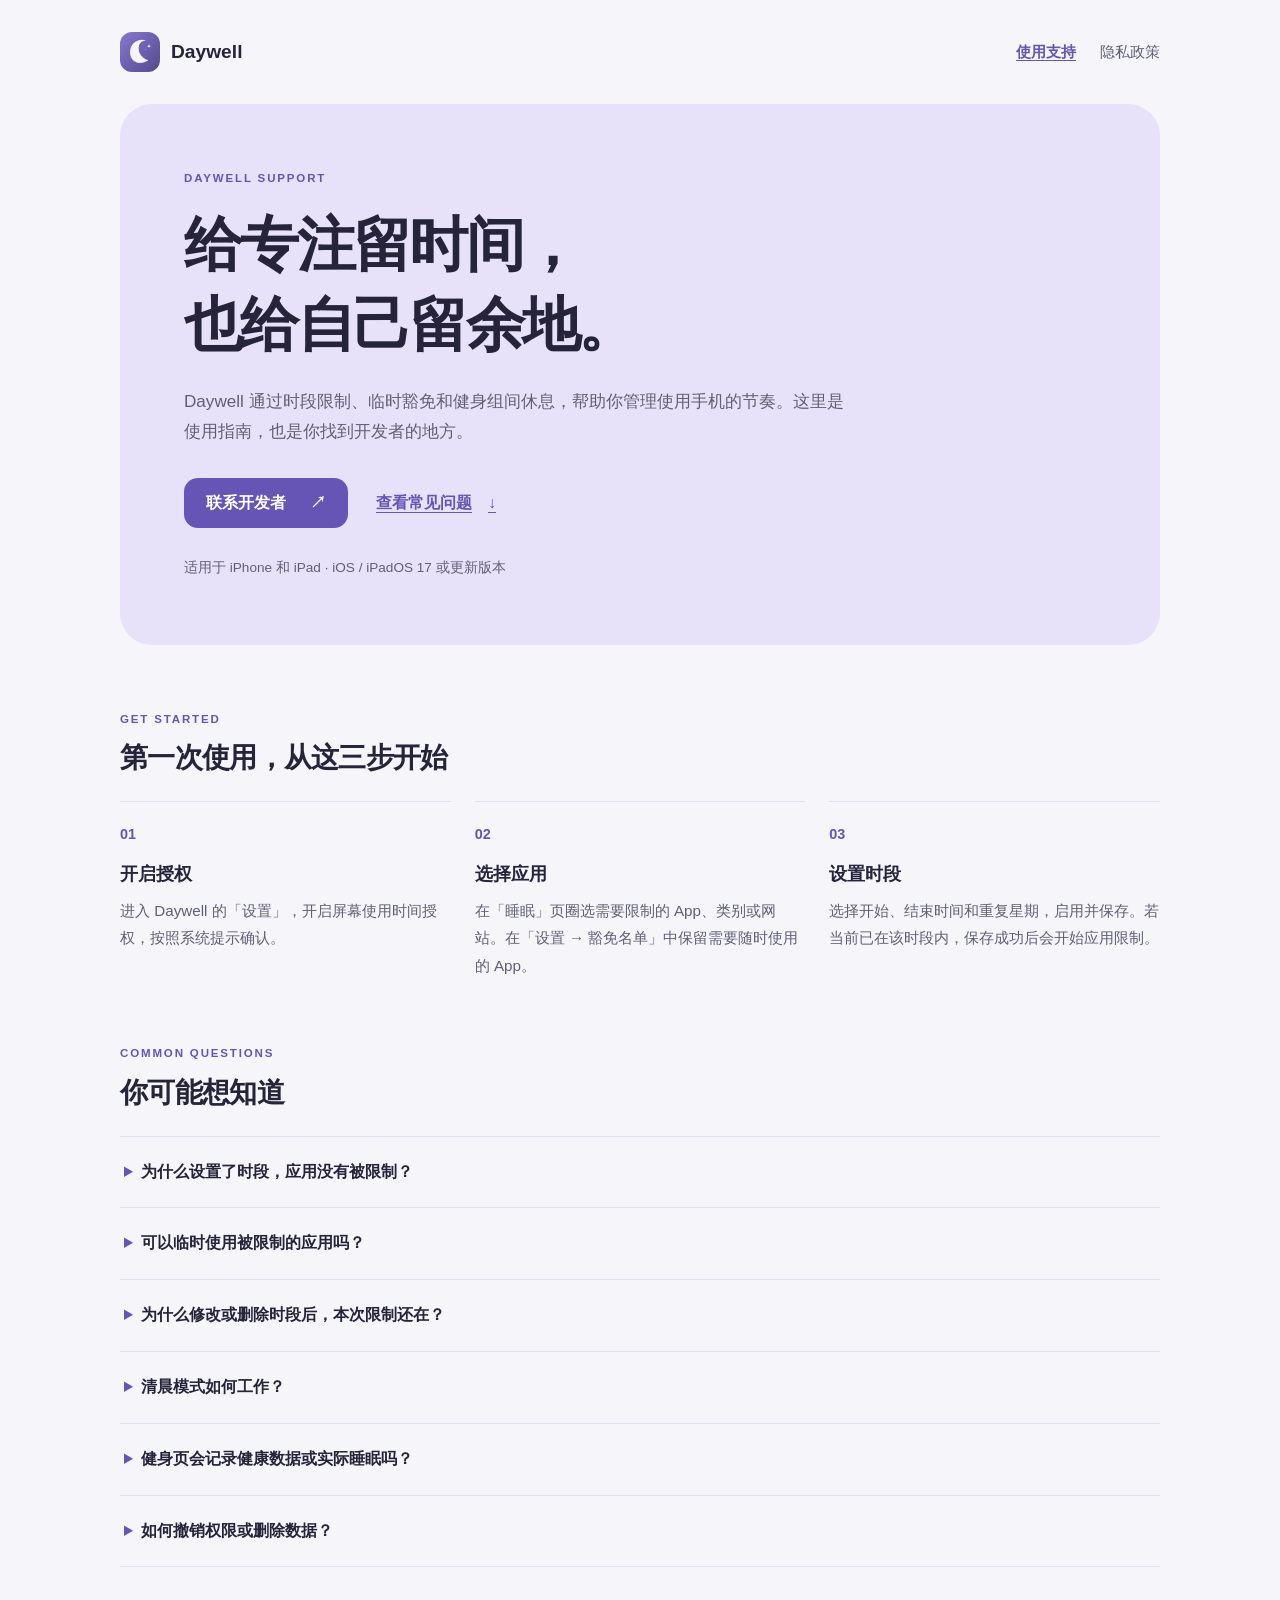
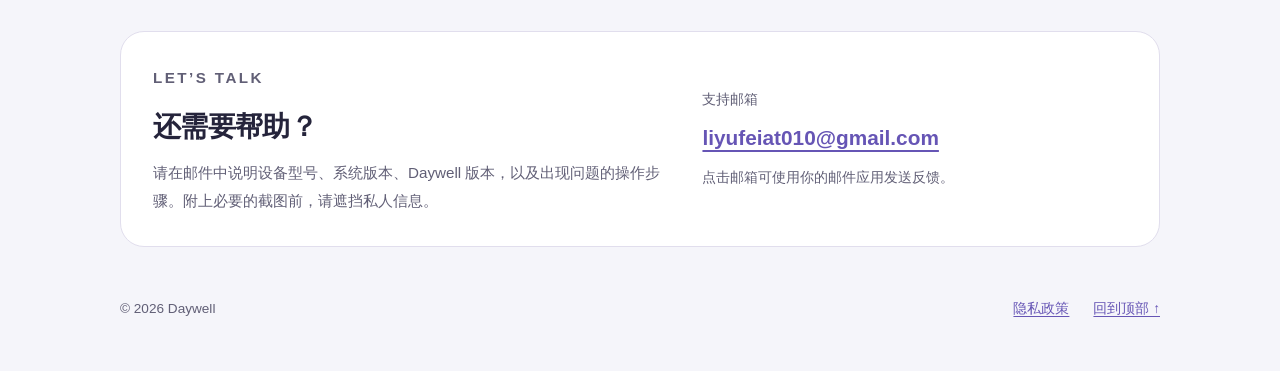
==== website/index.html @ f494a237 "feat(website): add Daywell support and privacy pages Add static support and privacy pages with share" ====
<!doctype html>
<html lang="zh-CN">
  <head>
    <meta charset="utf-8">
    <meta name="viewport" content="width=device-width, initial-scale=1">
    <meta name="color-scheme" content="light dark">
    <meta name="description" content="Daywell 使用支持：了解时段锁定、屏幕使用时间授权、临时豁免与健身组间休息，或联系开发者获取帮助。">
    <title>使用支持 · Daywell</title>
    <link rel="icon" href="assets/app-icon.png" type="image/png">
    <link rel="stylesheet" href="styles.css">
  </head>
  <body>
    <a class="skip-link" href="#main">跳到正文</a>
    <header class="site-header shell">
      <a class="brand" href="./" aria-label="Daywell 使用支持首页">
        <img src="assets/app-icon.png" width="40" height="40" alt="">
        <span>Daywell</span>
      </a>
      <nav aria-label="主导航">
        <a href="./" aria-current="page">使用支持</a>
        <a href="privacy.html">隐私政策</a>
      </nav>
    </header>

    <main id="main" class="shell">
      <section class="hero" aria-labelledby="page-title">
        <p class="eyebrow">DAYWELL SUPPORT</p>
        <h1 id="page-title">给专注留时间，<br>也给自己留余地。</h1>
        <p class="intro">Daywell 通过时段限制、临时豁免和健身组间休息，帮助你管理使用手机的节奏。这里是使用指南，也是你找到开发者的地方。</p>
        <div class="hero-actions">
          <a class="button" href="mailto:liyufeiat010@gmail.com?subject=Daywell%20Support">联系开发者 <span aria-hidden="true">↗</span></a>
          <a class="text-link" href="#questions">查看常见问题 <span aria-hidden="true">↓</span></a>
        </div>
        <p class="hero-note">适用于 iPhone 和 iPad · iOS / iPadOS 17 或更新版本</p>
      </section>

      <section class="section" aria-labelledby="start-title">
        <div class="section-heading">
          <p class="eyebrow">GET STARTED</p>
          <h2 id="start-title">第一次使用，从这三步开始</h2>
        </div>
        <ol class="steps">
          <li>
            <span class="step-number" aria-hidden="true">01</span>
            <h3>开启授权</h3>
            <p>进入 Daywell 的「设置」，开启屏幕使用时间授权，按照系统提示确认。</p>
          </li>
          <li>
            <span class="step-number" aria-hidden="true">02</span>
            <h3>选择应用</h3>
            <p>在「睡眠」页圈选需要限制的 App、类别或网站。在「设置 → 豁免名单」中保留需要随时使用的 App。</p>
          </li>
          <li>
            <span class="step-number" aria-hidden="true">03</span>
            <h3>设置时段</h3>
            <p>选择开始、结束时间和重复星期，启用并保存。若当前已在该时段内，保存成功后会开始应用限制。</p>
          </li>
        </ol>
      </section>

      <section id="questions" class="section" aria-labelledby="questions-title">
        <div class="section-heading">
          <p class="eyebrow">COMMON QUESTIONS</p>
          <h2 id="questions-title">你可能想知道</h2>
        </div>
        <div class="faq">
          <details>
            <summary>为什么设置了时段，应用没有被限制？</summary>
            <div class="answer">
              <p>请先确认 Daywell 显示「已授权」，已圈选需要限制的应用，时段开关已开启，并且当前时间与重复星期匹配。跨午夜的时段归属开始当天的星期。</p>
              <p>豁免名单中的 App 和正在临时豁免的时段不会按普通睡眠规则锁定。如果页面显示同步或监测错误，先点击重试；曾撤销授权的用户可能需要重新圈选应用。</p>
            </div>
          </details>
          <details>
            <summary>可以临时使用被限制的应用吗？</summary>
            <div class="answer">
              <p>有剩余次数时，可在 Daywell 或系统限制页点击「临时豁免」。时长按当前时段的规则计算，到期后恢复限制，时段结束时豁免也随之结束。</p>
              <p>次数用完后按钮会隐藏。健身组间休息结束后的锁定需要通过继续完成训练解除，不使用睡眠时段的临时豁免。</p>
            </div>
          </details>
          <details>
            <summary>为什么修改或删除时段后，本次限制还在？</summary>
            <div class="answer">
              <p>已经开始的时段会保留原定结束时间和豁免规则。编辑或删除影响后续重复，不会直接终止本轮限制。</p>
              <p>需要结束当前时段时，可关闭该时段开关，并按提示输入页面显示的验证码。验证码用于确认这次操作。</p>
            </div>
          </details>
          <details>
            <summary>清晨模式如何工作？</summary>
            <div class="answer">
              <p>在睡眠时段中开启清晨模式后，睡眠结束会开始累计圈选应用的使用时间；达到设定额度后，进入一次清晨锁定。在「睡眠 → 右上角设置」中调整可用时长和锁定时长。</p>
            </div>
          </details>
          <details>
            <summary>健身页会记录健康数据或实际睡眠吗？</summary>
            <div class="answer">
              <p>健身页由你手动记录完成的组数，并提供组间休息计时。Daywell 不读取 Apple 健康数据，也不测量实际睡眠时长。应用设置与训练进度保存在设备上。</p>
            </div>
          </details>
          <details>
            <summary>如何撤销权限或删除数据？</summary>
            <div class="answer">
              <p>可在系统「设置 → 屏幕使用时间」中找到有权访问屏幕使用时间的 App，撤销 Daywell 的授权；具体菜单名称随系统版本可能不同。</p>
              <p>删除 App 及其数据可移除本机的应用数据；「卸载 App」可能保留文稿与数据。设备备份中的副本需要通过 Apple 的备份管理功能处理。更多说明见<a href="privacy.html#retention">数据保留与删除</a>。</p>
            </div>
          </details>
        </div>
      </section>

      <section class="contact section" aria-labelledby="contact-title">
        <div>
          <p class="eyebrow">LET’S TALK</p>
          <h2 id="contact-title">还需要帮助？</h2>
          <p>请在邮件中说明设备型号、系统版本、Daywell 版本，以及出现问题的操作步骤。附上必要的截图前，请遮挡私人信息。</p>
        </div>
        <div class="contact-address">
          <span>支持邮箱</span>
          <a href="mailto:liyufeiat010@gmail.com?subject=Daywell%20Support">liyufeiat010@gmail.com</a>
          <p>点击邮箱可使用你的邮件应用发送反馈。</p>
        </div>
      </section>
    </main>

    <footer class="site-footer shell">
      <p>© 2026 Daywell</p>
      <a href="privacy.html">隐私政策</a>
      <a href="#main">回到顶部 ↑</a>
    </footer>
  </body>
</html>
---- website/styles.css ----
:root {
  color-scheme: light dark;
  --background: #f5f5fa;
  --surface: #fff;
  --text: #25243b;
  --muted: #615f76;
  --border: #e1deed;
  --accent: #6655b5;
  --accent-text: #fff;
  --soft: #eeebfa;
  --hero: #e8e1fa;
}

* { box-sizing: border-box; }
html { scroll-padding-top: 2rem; }
body {
  margin: 0;
  background: var(--background);
  color: var(--text);
  font-family: -apple-system, BlinkMacSystemFont, "Segoe UI", "PingFang SC", "Microsoft YaHei", sans-serif;
  font-size: 1rem;
  line-height: 1.8;
  -webkit-text-size-adjust: 100%;
}
a { color: var(--accent); text-underline-offset: 0.22em; overflow-wrap: anywhere; }
a:hover { text-decoration-thickness: 2px; }
a:focus-visible, summary:focus-visible { outline: 3px solid var(--accent); outline-offset: 5px; border-radius: 5px; }
img { max-width: 100%; height: auto; }
h1, h2, h3, p { margin: 0; }
h1, h2, h3 { line-height: 1.35; text-wrap: balance; }
h1 { font-size: clamp(2.1rem, 5.2vw, 3.7rem); font-weight: 750; letter-spacing: -0.045em; }
h2 { font-size: clamp(1.35rem, 3vw, 1.75rem); letter-spacing: -0.025em; }
h3 { font-size: 1.15rem; }
.shell { width: min(100% - 48px, 1040px); margin-inline: auto; }
.skip-link { position: absolute; top: 8px; left: 16px; padding: 8px 16px; background: var(--surface); transform: translateY(-150%); z-index: 1; }
.skip-link:focus { transform: translateY(0); }
.site-header { min-height: 104px; display: flex; align-items: center; justify-content: space-between; gap: 24px; }
.brand { display: inline-flex; align-items: center; gap: 11px; color: var(--text); font-size: 1.2rem; font-weight: 750; text-decoration: none; }
.brand img { width: 40px; height: 40px; border-radius: 12px; }
nav { display: flex; flex-wrap: wrap; gap: 8px 24px; }
nav a { display: inline-flex; align-items: center; min-height: 44px; color: var(--muted); font-size: 0.95rem; text-decoration: none; }
nav a[aria-current="page"] { color: var(--accent); font-weight: 650; text-decoration: underline; }
.hero { padding: clamp(32px, 6vw, 64px); background: var(--hero); border-radius: 32px; }
.eyebrow { margin-bottom: 16px; color: var(--accent); font-size: 0.72rem; letter-spacing: 0.16em; font-weight: 750; }
.intro { max-width: 660px; margin-top: 22px; color: var(--muted); font-size: 1.07rem; }
.hero-actions { display: flex; align-items: center; flex-wrap: wrap; gap: 16px 28px; margin-top: 30px; }
.button { display: inline-flex; align-items: center; justify-content: center; gap: 24px; min-height: 50px; padding: 10px 22px; border-radius: 14px; background: var(--accent); color: var(--accent-text); font-weight: 650; text-decoration: none; }
.button:hover { text-decoration: underline; }
.text-link { display: inline-flex; align-items: center; gap: 16px; min-height: 44px; font-weight: 600; }
.hero-note { margin-top: 28px; color: var(--muted); font-size: 0.85rem; }
.section { margin-top: 64px; }
.section-heading { margin-bottom: 24px; }
.section-heading .eyebrow { margin-bottom: 10px; }
.steps { display: grid; grid-template-columns: repeat(3, minmax(0, 1fr)); gap: 24px; margin: 0; padding: 0; list-style: none; }
.steps li { padding-top: 20px; border-top: 1px solid var(--border); }
.step-number { display: block; margin-bottom: 14px; color: var(--accent); font-size: 0.9rem; font-weight: 700; }
.steps h3 { margin-bottom: 10px; }
.steps p { color: var(--muted); font-size: 0.95rem; }
.faq { border-top: 1px solid var(--border); }
details { border-bottom: 1px solid var(--border); }
summary { padding: 21px 4px; cursor: pointer; font-weight: 600; }
summary::marker { color: var(--accent); }
.answer { max-width: 850px; padding: 0 4px 24px; color: var(--muted); }
.answer p + p { margin-top: 12px; }
.contact { display: grid; grid-template-columns: 1.2fr 1fr; align-items: center; gap: 40px; padding: 32px; background: var(--surface); border: 1px solid var(--border); border-radius: 24px; }
.contact h2 { margin-bottom: 14px; }
.contact p { color: var(--muted); font-size: 0.95rem; }
.contact-address { min-width: 0; }
.contact-address > span { display: block; margin-bottom: 7px; color: var(--muted); font-size: 0.85rem; }
.contact-address > a { font-size: clamp(1.05rem, 2vw, 1.3rem); font-weight: 650; }
.contact-address p { margin-top: 10px; font-size: 0.85rem; }
.site-footer { display: flex; align-items: center; flex-wrap: wrap; gap: 16px 24px; padding-block: 40px; color: var(--muted); font-size: 0.85rem; }
.site-footer p { margin-right: auto; }
.site-footer a { display: inline-flex; align-items: center; min-height: 44px; }
.policy { max-width: 780px; }
.policy-heading { padding-block: 32px; }
.policy-heading h1 { font-size: clamp(2rem, 5vw, 3rem); }
.policy-heading .intro { margin-top: 14px; }
.updated { margin-top: 14px; color: var(--muted); font-size: 0.85rem; }
.policy-summary { padding: 24px; border-left: 3px solid var(--accent); border-radius: 0 16px 16px 0; background: var(--soft); }
.policy-summary p + p { margin-top: 12px; }
.policy-body section { margin-top: 36px; }
.policy-body h2 { margin-bottom: 14px; font-size: 1.25rem; }
.policy-body p, .policy-body ul { margin-top: 12px; }
.policy-body ul { padding-left: 1.5em; }
.policy-body li + li { margin-top: 8px; }
.policy-contact { margin-top: 40px; padding: 24px; border: 1px solid var(--border); border-radius: 20px; background: var(--surface); }
.policy-contact h2 { margin-bottom: 12px; font-size: 1.2rem; }

@media (max-width: 640px) {
  .shell { width: min(100% - 32px, 1040px); }
  .site-header { min-height: 88px; gap: 16px; }
  .brand { gap: 8px; font-size: 1.05rem; }
  .brand img { width: 34px; height: 34px; border-radius: 10px; }
  nav { gap: 6px 16px; }
  nav a { font-size: 0.85rem; }
  .hero { padding: 32px 24px; border-radius: 24px; }
  .section { margin-top: 44px; }
  .steps, .contact { grid-template-columns: 1fr; }
  .steps { gap: 24px; }
  .contact { padding: 24px; gap: 24px; }
  .site-footer { padding-block: 24px; gap: 8px 20px; }
  .policy-heading { padding-top: 20px; }
}

@media (max-width: 360px) {
  .site-header { align-items: flex-start; flex-direction: column; padding-block: 16px; gap: 8px; }
  nav { gap: 24px; }
}

@media (prefers-color-scheme: dark) {
  :root {
    --background: #101425;
    --surface: #1a2034;
    --text: #f2f1fc;
    --muted: #b2bad0;
    --border: #343b55;
    --accent: #c4b7ff;
    --accent-text: #282040;
    --soft: #302945;
    --hero: #302b4b;
  }
}
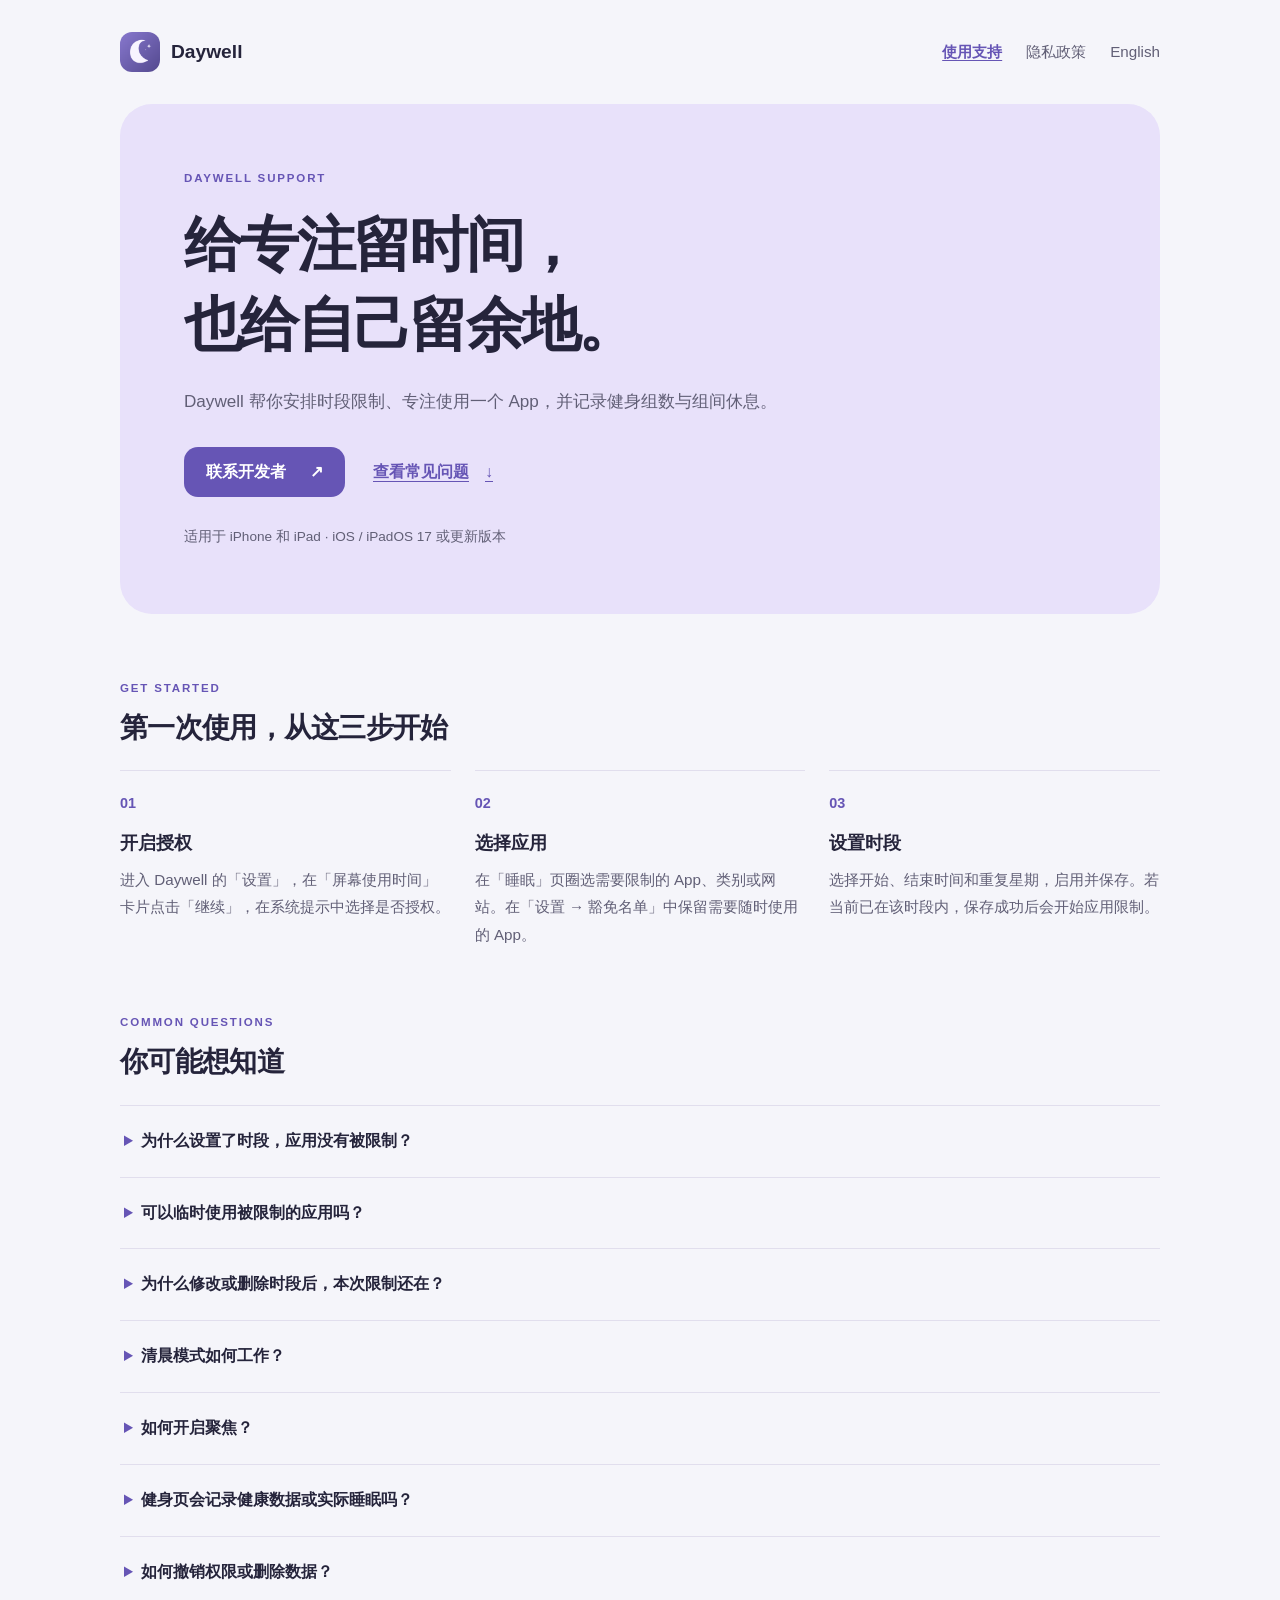
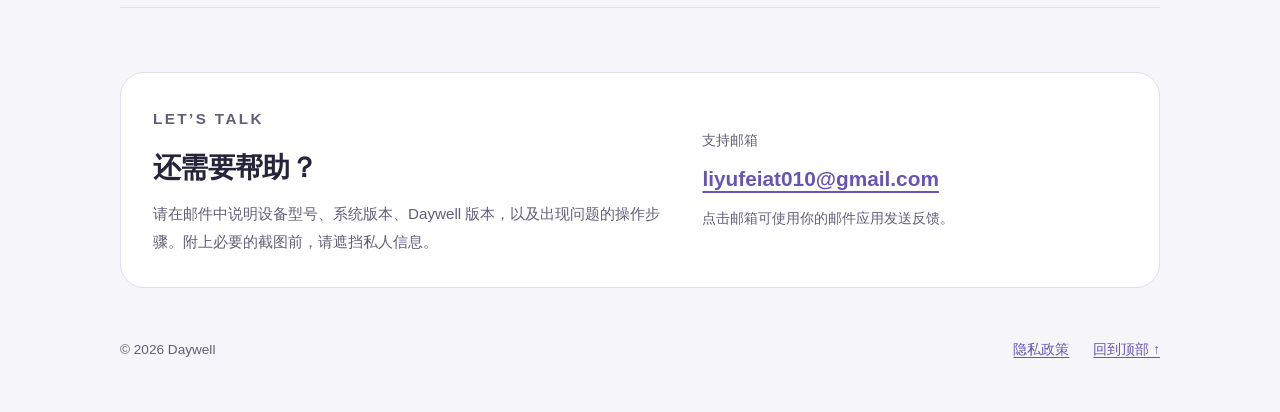
==== commit 7ed920e0: "feat(website): add bilingual privacy and support pages Publish the English counterparts under /en/ a" ====
--- a/website/index.html
+++ b/website/index.html
@@ -1,13 +1,14 @@
 <!doctype html>
-<html lang="zh-CN">
+<html lang="zh-Hans">
   <head>
     <meta charset="utf-8">
     <meta name="viewport" content="width=device-width, initial-scale=1">
     <meta name="color-scheme" content="light dark">
-    <meta name="description" content="Daywell 使用支持：了解时段锁定、屏幕使用时间授权、临时豁免与健身组间休息，或联系开发者获取帮助。">
+    <meta name="description" content="Daywell 使用支持：了解时段锁定、聚焦、临时豁免与健身组间休息，或联系开发者获取帮助。">
     <title>使用支持 · Daywell</title>
     <link rel="icon" href="assets/app-icon.png" type="image/png">
     <link rel="stylesheet" href="styles.css">
+    <link rel="alternate" hreflang="en" href="en/">
   </head>
   <body>
     <a class="skip-link" href="#main">跳到正文</a>
@@ -19,6 +20,7 @@
       <nav aria-label="主导航">
         <a href="./" aria-current="page">使用支持</a>
         <a href="privacy.html">隐私政策</a>
+        <a href="en/index.html" lang="en" hreflang="en">English</a>
       </nav>
     </header>
 
@@ -26,7 +28,7 @@
       <section class="hero" aria-labelledby="page-title">
         <p class="eyebrow">DAYWELL SUPPORT</p>
         <h1 id="page-title">给专注留时间，<br>也给自己留余地。</h1>
-        <p class="intro">Daywell 通过时段限制、临时豁免和健身组间休息，帮助你管理使用手机的节奏。这里是使用指南，也是你找到开发者的地方。</p>
+        <p class="intro">Daywell 帮你安排时段限制、专注使用一个 App，并记录健身组数与组间休息。</p>
         <div class="hero-actions">
           <a class="button" href="mailto:liyufeiat010@gmail.com?subject=Daywell%20Support">联系开发者 <span aria-hidden="true">↗</span></a>
           <a class="text-link" href="#questions">查看常见问题 <span aria-hidden="true">↓</span></a>
@@ -43,7 +45,7 @@
           <li>
             <span class="step-number" aria-hidden="true">01</span>
             <h3>开启授权</h3>
-            <p>进入 Daywell 的「设置」，开启屏幕使用时间授权，按照系统提示确认。</p>
+            <p>进入 Daywell 的「设置」，在「屏幕使用时间」卡片点击「继续」，在系统提示中选择是否授权。</p>
           </li>
           <li>
             <span class="step-number" aria-hidden="true">02</span>
@@ -75,20 +77,27 @@
             <summary>可以临时使用被限制的应用吗？</summary>
             <div class="answer">
               <p>有剩余次数时，可在 Daywell 或系统限制页点击「临时豁免」。时长按当前时段的规则计算，到期后恢复限制，时段结束时豁免也随之结束。</p>
-              <p>次数用完后按钮会隐藏。健身组间休息结束后的锁定需要通过继续完成训练解除，不使用睡眠时段的临时豁免。</p>
+              <p>次数用完后按钮会隐藏。健身锁定不使用睡眠时段的临时豁免：完成下一组会开始新的组间休息，完成本轮训练会解除健身锁定；也可通过「重置本轮」或关闭「组间休息」结束健身锁定。睡眠和清晨模式的限制仍按各自规则执行。</p>
             </div>
           </details>
           <details>
             <summary>为什么修改或删除时段后，本次限制还在？</summary>
             <div class="answer">
               <p>已经开始的时段会保留原定结束时间和豁免规则。编辑或删除影响后续重复，不会直接终止本轮限制。</p>
-              <p>需要结束当前时段时，可关闭该时段开关，并按提示输入页面显示的验证码。验证码用于确认这次操作。</p>
+              <p>如果时段仍在列表中，可关闭该时段开关，并按提示输入页面显示的验证码，提前结束本轮限制。如果已经删除时段，本轮限制会继续到原定结束时间；有剩余次数时仍可使用临时豁免。</p>
             </div>
           </details>
           <details>
             <summary>清晨模式如何工作？</summary>
             <div class="answer">
               <p>在睡眠时段中开启清晨模式后，睡眠结束会开始累计圈选应用的使用时间；达到设定额度后，进入一次清晨锁定。在「睡眠 → 右上角设置」中调整可用时长和锁定时长。</p>
+              <p>清晨与对应这一轮睡眠共用豁免次数和时长顺序。例如睡眠已用掉第一次 10 分钟，清晨就只剩第二次 5 分钟；下一轮睡眠重新计算。</p>
+            </div>
+          </details>
+          <details>
+            <summary>如何开启聚焦？</summary>
+            <div class="answer">
+              <p>授权后打开「聚焦」，选择一个 App 并设置时长。开启后，所选 App 和豁免名单中的 App 仍可使用。需要提前结束时，回到聚焦页并输入界面显示的验证码。</p>
             </div>
           </details>
           <details>
